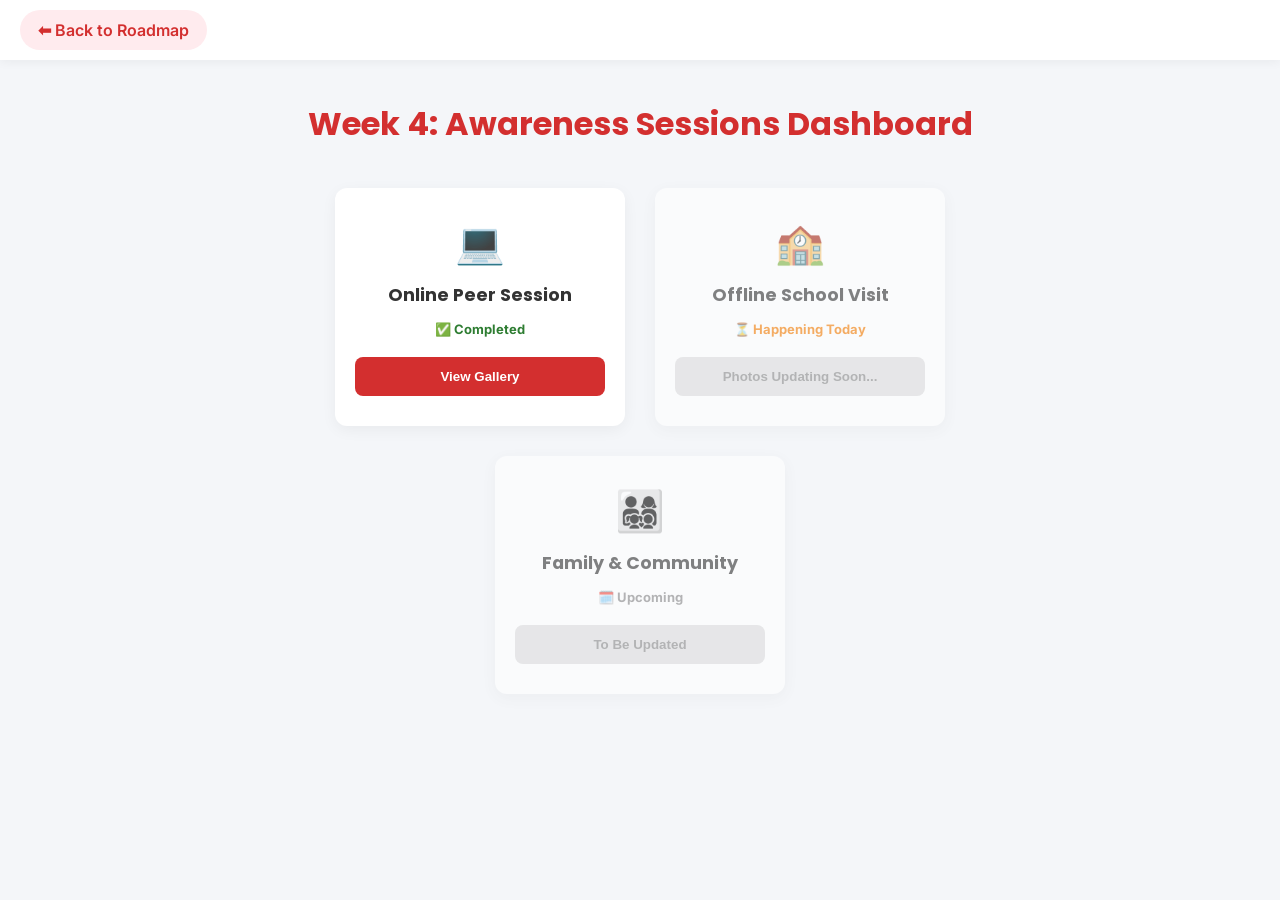
==== week4.html @ a0501035 "First commit - BloodConnect Journey Portfolio" ====
<!DOCTYPE html>
<html lang="en">
<head>
    <meta charset="UTF-8">
    <meta name="viewport" content="width=device-width, initial-scale=1.0">
    <title>Week 4 - Awareness Sessions</title>
    <link href="https://fonts.googleapis.com/css2?family=Poppins:wght@600;800&family=Inter:wght@400;500&display=swap" rel="stylesheet">
    <link rel="stylesheet" href="style.css">
</head>
<body class="detail-page">

    <div class="nav-bar">
        <a href="index.html" class="back-btn">⬅ Back to Roadmap</a>
    </div>

    <div class="dashboard-container">
        <h2 class="dashboard-title">Week 4: Awareness Sessions Dashboard</h2>
        
        <div class="cards-wrapper">
            <div class="card active-card" onclick="openModal()">
                <div class="card-icon">💻</div>
                <h3>Online Peer Session</h3>
                <p class="status done">✅ Completed</p>
                <button class="view-btn">View Gallery</button>
            </div>

            <div class="card disabled-card">
                <div class="card-icon">🏫</div>
                <h3>Offline School Visit</h3>
                <p class="status progress">⏳ Happening Today</p>
                <button class="view-btn disabled-btn">Photos Updating Soon...</button>
            </div>

            <div class="card disabled-card">
                <div class="card-icon">👨‍👩‍👧‍👦</div>
                <h3>Family & Community</h3>
                <p class="status upcoming">🗓️ Upcoming</p>
                <button class="view-btn disabled-btn">To Be Updated</button>
            </div>
        </div>
    </div>

    <div id="imageModal" class="modal">
        <div class="modal-content">
            <span class="close-btn" onclick="closeModal()">&times;</span>
            <h3>Online Peer Session - Google Meet</h3>
            <img src="images\online_meet.png" alt="Google Meet Session" class="popup-img">
            <p>Successfully conducted an awareness session with 13+ attendees, covering benefits of blood donation.</p>
        </div>
    </div>

    <script src="script.js"></script>
</body>
</html>
---- style.css ----
/* Core Variables & Setup */
:root {
    --brand-red: #d32f2f;
    --brand-pink: #ffebee;
    --text-dark: #2c3e50;
    --bg-color: #f4f6f9;
}

body {
    font-family: 'Inter', sans-serif;
    background-color: var(--bg-color);
    margin: 0;
    color: var(--text-dark);
    overflow-x: hidden;
}

h1, h2, h3 { font-family: 'Poppins', sans-serif; }
a { text-decoration: none; }

/* --- 1. HOME PAGE (Tree) STYLES --- */
.logo-container { text-align: center; padding: 25px 0; background: white; box-shadow: 0 2px 10px rgba(0,0,0,0.05); }
.main-logo { height: 70px; transition: transform 0.3s ease; }
.main-logo:hover { transform: scale(1.05); }

.hero-interactive { text-align: center; padding: 50px 20px; }
.gradient-text {
    background: linear-gradient(135deg, #d32f2f, #ff5252);
    -webkit-background-clip: text;
    -webkit-text-fill-color: transparent;
    font-size: 3rem; margin: 0;
}
.floating-title { animation: float 3s ease-in-out infinite; }
@keyframes float {
    0%, 100% { transform: translateY(0px); }
    50% { transform: translateY(-8px); }
}
.subtitle { font-size: 1.2rem; color: #555; margin-bottom: 25px; }

.stats-row { display: flex; justify-content: center; gap: 15px; flex-wrap: wrap; }
.stat-badge {
    background: white; padding: 8px 18px; border-radius: 20px;
    box-shadow: 0 4px 10px rgba(0,0,0,0.05); font-weight: 600; color: var(--brand-red);
}

/* The Tree */
.tree-container { position: relative; max-width: 800px; margin: 40px auto; padding: 20px; }
.vertical-line {
    position: absolute; left: 50%; top: 0; bottom: 0; width: 4px;
    background: #e0e0e0; transform: translateX(-50%);
}
.tree-node {
    display: flex; align-items: center; justify-content: flex-end;
    width: 50%; position: relative; margin-bottom: 50px;
    color: var(--text-dark); transition: transform 0.3s ease;
}
.tree-node:hover:not(.disabled-node) { transform: translateY(-5px); }
.right-node { justify-content: flex-start; left: 50%; }

.node-content {
    background: white; padding: 20px; border-radius: 12px;
    box-shadow: 0 5px 15px rgba(0,0,0,0.08); width: 250px;
    text-align: center; border: 2px solid transparent; transition: all 0.3s ease;
}
.tree-node:hover:not(.disabled-node) .node-content {
    border-color: var(--brand-red); background: var(--brand-pink);
}
.node-content h3 { margin: 0 0 5px 0; color: var(--brand-red); }
.node-content p { margin: 0; font-size: 0.9rem; color: #666; }

.node-dot {
    width: 20px; height: 20px; background: var(--brand-red);
    border-radius: 50%; position: absolute; right: -12px;
    border: 4px solid var(--bg-color); z-index: 2;
}
.right-node .node-dot { left: -12px; right: auto; }

.disabled-node { opacity: 0.5; cursor: not-allowed; }
.disabled-node .node-dot { background: #bbb; }
.disabled-node:hover .node-content { border-color: transparent; background: white; }

/* --- 2. DETAIL PAGES (Week 1, 2, 4) STYLES --- */
.nav-bar {
    padding: 20px; background: white; box-shadow: 0 2px 10px rgba(0,0,0,0.05);
    position: sticky; top: 0; z-index: 100;
}
.back-btn {
    color: var(--brand-red); font-weight: 600; padding: 10px 18px;
    border-radius: 20px; background: var(--brand-pink); transition: 0.3s;
}
.back-btn:hover { background: var(--brand-red); color: white; }

.page-container {
    max-width: 1000px; margin: 50px auto; padding: 0 20px;
    animation: fadeIn 0.6s ease-out forwards;
}
@keyframes fadeIn {
    from { opacity: 0; transform: translateY(20px); }
    to { opacity: 1; transform: translateY(0); }
}

.story-section {
    display: flex; align-items: center; gap: 50px; flex-wrap: wrap; margin-bottom: 50px;
}
.reverse-layout { flex-direction: row-reverse; }
.content-text { flex: 1; min-width: 300px; }

.badge {
    background: var(--brand-pink); color: var(--brand-red);
    padding: 5px 12px; border-radius: 20px; font-size: 0.85rem; font-weight: bold;
}
.content-text h2 { font-size: 2rem; margin-top: 15px; }
.content-text p { font-size: 1.1rem; line-height: 1.7; color: #555; }

.divider { border: 0; height: 1px; background: linear-gradient(to right, transparent, #ddd, transparent); margin: 40px 0; }

.image-grid { display: grid; grid-template-columns: 1fr 1fr; gap: 20px; flex: 1; min-width: 300px; }
.single-img { grid-template-columns: 1fr; } /* For Week 2 */

.pro-img-box {
    position: relative; height: 250px; border-radius: 16px;
    overflow: hidden; box-shadow: 0 8px 20px rgba(0,0,0,0.1); background: #e0e0e0; cursor: pointer;
}
.actual-img { width: 100%; height: 100%; object-fit: cover; transition: transform 0.5s ease; }
.pro-img-box:hover .actual-img { transform: scale(1.1); }

.img-overlay {
    position: absolute; bottom: -60px; left: 0; width: 100%;
    background: rgba(0,0,0,0.7); color: white; text-align: center;
    padding: 15px 0; transition: bottom 0.3s ease; font-weight: 500;
}
.pro-img-box:hover .img-overlay { bottom: 0; }
/* --- WEEK 4 DASHBOARD CARDS STYLES --- */
.dashboard-container {
    max-width: 900px;
    margin: 40px auto;
    text-align: center;
    animation: fadeIn 0.6s ease-out forwards;
}

.dashboard-title {
    color: var(--brand-red);
    margin-bottom: 40px;
    font-size: 2rem;
}

.cards-wrapper {
    display: flex;
    justify-content: center;
    gap: 30px;
    flex-wrap: wrap;
}

.card {
    background: white;
    padding: 30px 20px;
    border-radius: 12px;
    box-shadow: 0 4px 15px rgba(0,0,0,0.05);
    width: 250px;
    transition: transform 0.3s ease, box-shadow 0.3s ease;
    text-align: center;
}

.card h3 { margin: 10px 0; font-size: 1.1rem; color: #333; }
.card-icon { font-size: 40px; margin-bottom: 15px; }

.status { font-weight: bold; font-size: 13px; margin-bottom: 20px; }
.done { color: #2e7d32; }
.progress { color: #f57c00; }
.upcoming { color: #888; }

.view-btn {
    background-color: var(--brand-red);
    color: white;
    border: none;
    padding: 12px;
    border-radius: 8px;
    cursor: pointer;
    font-weight: bold;
    width: 100%;
    transition: 0.3s;
}

.active-card:hover {
    transform: translateY(-5px);
    box-shadow: 0 8px 25px rgba(0,0,0,0.1);
}
.active-card:hover .view-btn { background-color: #b71c1c; }

.disabled-card { opacity: 0.6; cursor: not-allowed; }
.disabled-btn { background-color: #ddd; color: #888; cursor: not-allowed; }

/* --- MODAL (POP-UP) STYLES --- */
.modal {
    display: none; position: fixed; z-index: 200;
    left: 0; top: 0; width: 100%; height: 100%;
    background-color: rgba(0, 0, 0, 0.7);
}

.modal-content {
    background-color: white; margin: 10% auto; padding: 30px;
    border-radius: 12px; width: 60%; max-width: 600px;
    position: relative; text-align: center;
    animation: fadeIn 0.3s;
}

.popup-img { width: 100%; border-radius: 8px; margin-top: 15px; }

.close-btn {
    position: absolute; top: 15px; right: 20px;
    color: #aaa; font-size: 28px; font-weight: bold; cursor: pointer;
}
.close-btn:hover { color: red; }
/* --- WEEK 3: GAMES GRID STYLES --- */
.games-grid {
    display: grid;
    grid-template-columns: 1fr 1fr;
    gap: 15px;
}

.game-card {
    background: white;
    padding: 25px 15px;
    border-radius: 16px;
    text-align: center;
    box-shadow: 0 5px 15px rgba(0,0,0,0.06);
    transition: transform 0.3s cubic-bezier(0.25, 0.8, 0.25, 1), box-shadow 0.3s;
    border: 2px solid transparent;
    cursor: pointer;
}

.game-card:hover {
    transform: translateY(-8px) scale(1.02);
    box-shadow: 0 12px 25px rgba(0,0,0,0.1);
}

.game-icon {
    font-size: 45px;
    margin-bottom: 10px;
    animation: bounce 2s infinite ease-in-out;
}

.game-card h3 {
    font-size: 1.1rem;
    color: var(--text-dark);
    margin: 5px 0;
}

.game-card p {
    font-size: 0.9rem !important;
    color: #777 !important;
    margin: 0 !important;
}

/* The Winning Card (1st Runner Up) */
.winning-card {
    background: linear-gradient(145deg, #ffffff, #fff3e0);
    border: 2px solid #ffb300;
    position: relative;
    overflow: hidden;
}

.winning-card::before {
    content: '⭐';
    position: absolute;
    top: -10px;
    right: -10px;
    font-size: 40px;
    opacity: 0.2;
}

.win-tag {
    display: inline-block;
    background: #ffb300;
    color: white;
    padding: 5px 15px;
    border-radius: 20px;
    font-weight: bold;
    font-size: 0.9rem;
    margin-top: 10px;
    box-shadow: 0 4px 10px rgba(255, 179, 0, 0.3);
}

/* Mini Highlight for Task completion */
.highlight-card-mini {
    background: var(--brand-pink);
    border: 2px dashed var(--brand-red);
}

@keyframes bounce {
    0%, 100% { transform: translateY(0); }
    50% { transform: translateY(-5px); }
}
/* --- WEEK 5: Work in Progress Box --- */
.wip-box {
    background: #e3f2fd;
    border: 2px dashed #1976d2;
    padding: 20px;
    border-radius: 12px;
    text-align: center;
    color: #1565c0;
    margin-top: 15px;
}

.wip-box h3 { margin: 10px 0 5px 0; color: #0d47a1; }
.wip-box p { color: #1976d2 !important; font-size: 0.95rem; }

/* --- INDEX: Summary Evaluation Chart --- */
.summary-section {
    max-width: 900px;
    margin: 60px auto;
    padding: 30px;
    background: white;
    border-radius: 16px;
    box-shadow: 0 10px 30px rgba(0,0,0,0.05);
    text-align: center;
    border-top: 8px solid var(--brand-red);
}

.summary-section h2 { color: var(--brand-red); font-size: 2rem; margin-bottom: 5px; }
.summary-section p { color: #666; margin-bottom: 30px; }

.summary-grid {
    display: grid;
    grid-template-columns: repeat(auto-fit, minmax(300px, 1fr));
    gap: 20px;
    text-align: left;
}

.summary-card {
    background: var(--bg-color);
    padding: 20px;
    border-radius: 12px;
    border-left: 4px solid var(--brand-red);
}

.summary-card h3 { margin: 0 0 10px 0; font-size: 1.1rem; color: var(--text-dark); }
.summary-card p { margin: 0; font-size: 0.95rem; color: #555; line-height: 1.5; }
/* --- CLOSING / THANK YOU SECTION --- */
.closing-section {
    max-width: 900px;
    margin: 50px auto 40px auto;
    text-align: center;
    padding: 40px 30px;
    background: linear-gradient(135deg, #ffebee, #ffffff);
    border-radius: 16px;
    box-shadow: 0 8px 25px rgba(211, 47, 47, 0.08);
    border: 1px solid rgba(211, 47, 47, 0.15);
}

.quote-text {
    font-size: 1.6rem;
    color: var(--brand-red);
    font-style: italic;
    margin-bottom: 25px;
    line-height: 1.5;
}

.thank-you-text {
    font-size: 1.15rem;
    color: #444;
    line-height: 1.8;
    font-weight: 500;
}
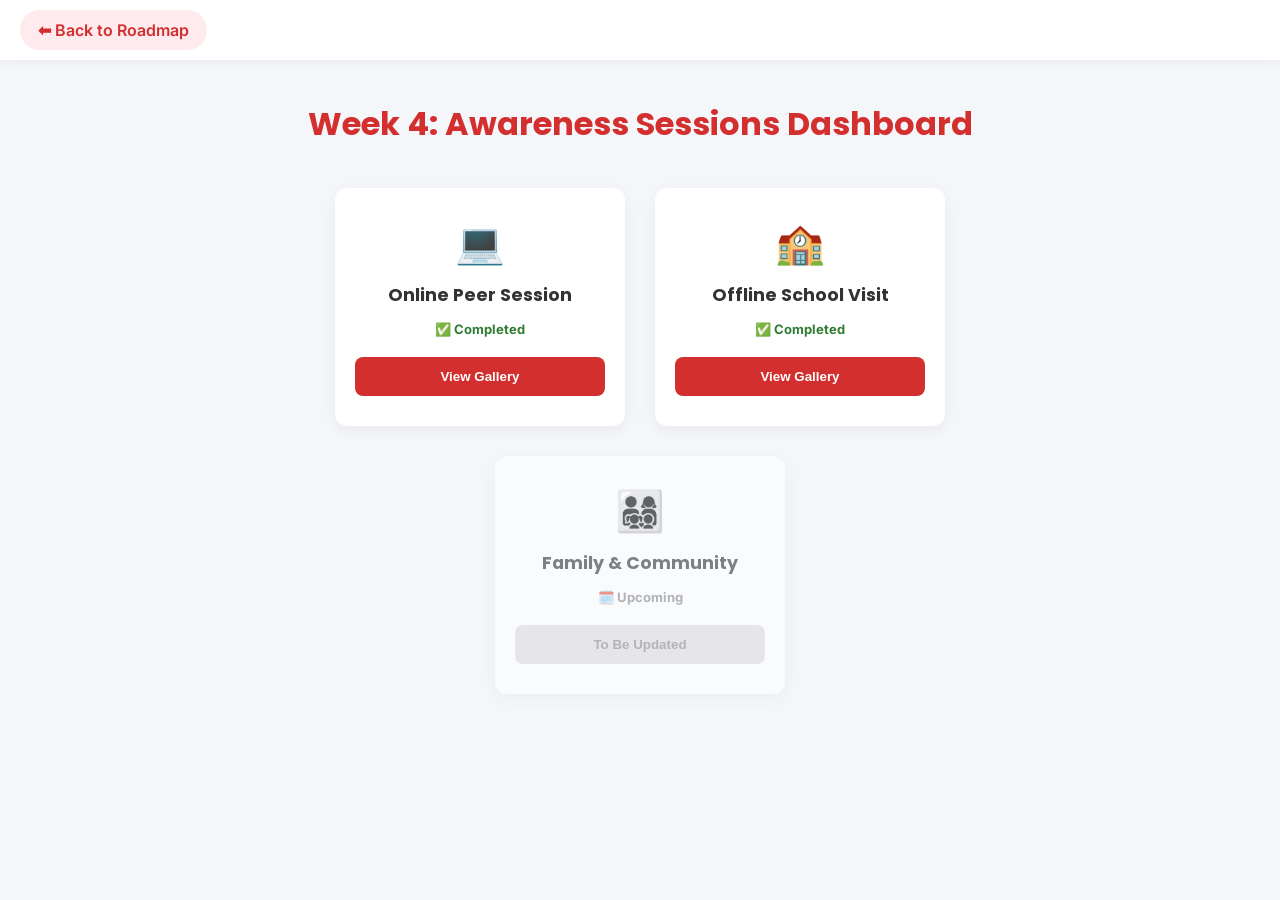
==== commit 5b767467: "update remaining things" ====
--- a/week4.html
+++ b/week4.html
@@ -24,11 +24,11 @@
                 <button class="view-btn">View Gallery</button>
             </div>
 
-            <div class="card disabled-card">
+            <div class="card active-card" onclick="openOfflineModal()">
                 <div class="card-icon">🏫</div>
                 <h3>Offline School Visit</h3>
-                <p class="status progress">⏳ Happening Today</p>
-                <button class="view-btn disabled-btn">Photos Updating Soon...</button>
+                <p class="status done">✅ Completed</p>
+                <button class="view-btn">View Gallery</button>
             </div>
 
             <div class="card disabled-card">
@@ -48,6 +48,21 @@
             <p>Successfully conducted an awareness session with 13+ attendees, covering benefits of blood donation.</p>
         </div>
     </div>
+    <!-- Naya Modal Offline Session Ke Liye -->
+    <div id="offlineModal" class="modal">
+        <div class="modal-content">
+            <span class="close-btn" onclick="closeOfflineModal()">&times;</span>
+            <h3>Offline School Visit</h3>
+            
+            <!-- Yahan apni 2 photos ka rasta (path) daalein -->
+            <div style="display: flex; gap: 10px; justify-content: center; margin-top: 15px;">
+                <img src="images/offline1.jpeg" alt="Offline Session 1" class="popup-img" style="width: 48%; border-radius: 8px;">
+                <img src="images/offline2.jpeg" alt="Offline Session 2" class="popup-img" style="width: 48%; border-radius: 8px;">
+            </div>
+            
+            <p>Successfully conducted an offline awareness session at the school.</p>
+        </div>
+    </div>
 
     <script src="script.js"></script>
 </body>
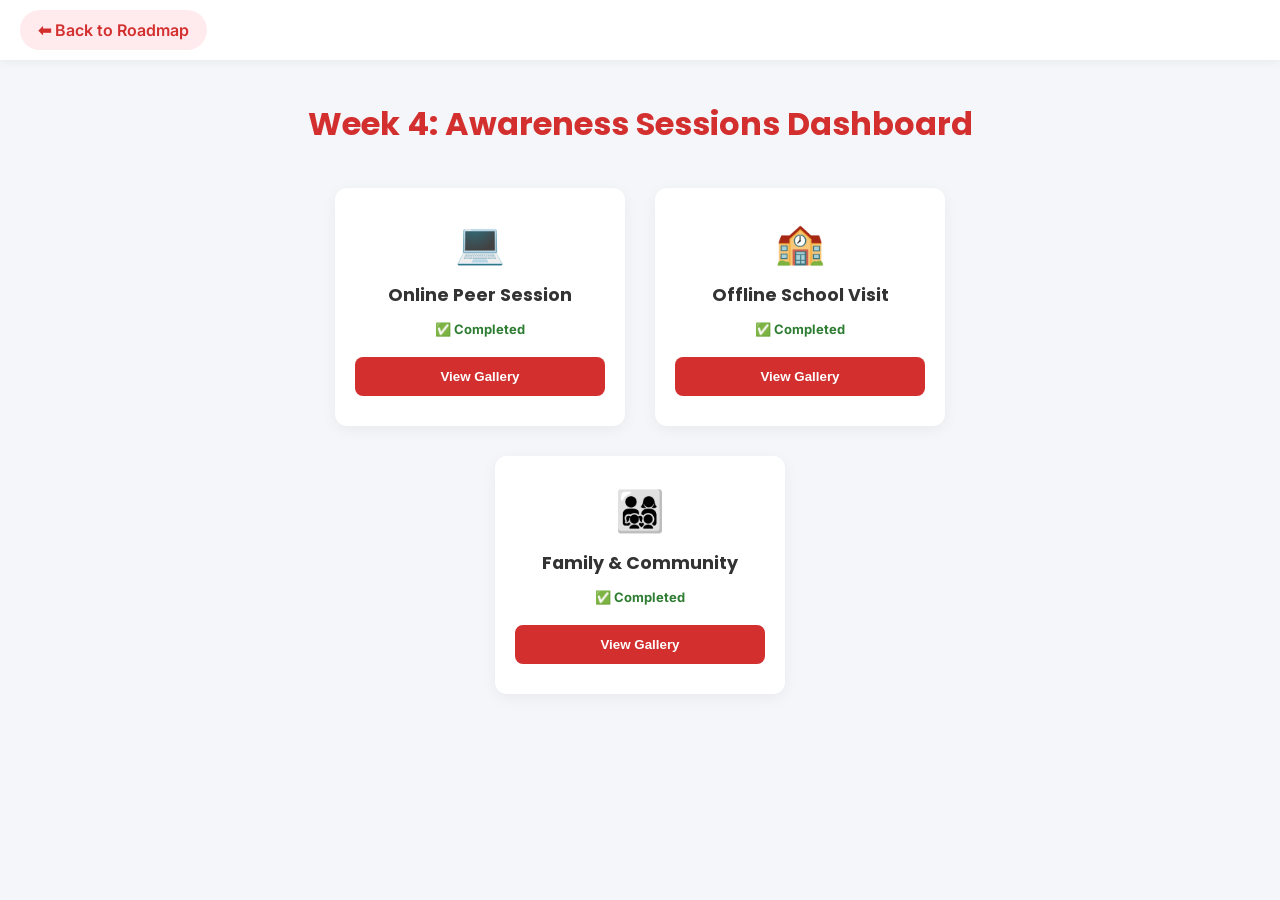
==== commit 5dc8e1fd: "update remaining things" ====
--- a/week4.html
+++ b/week4.html
@@ -17,6 +17,7 @@
         <h2 class="dashboard-title">Week 4: Awareness Sessions Dashboard</h2>
         
         <div class="cards-wrapper">
+            <!-- Card 1: Online -->
             <div class="card active-card" onclick="openModal()">
                 <div class="card-icon">💻</div>
                 <h3>Online Peer Session</h3>
@@ -24,6 +25,7 @@
                 <button class="view-btn">View Gallery</button>
             </div>
 
+            <!-- Card 2: Offline -->
             <div class="card active-card" onclick="openOfflineModal()">
                 <div class="card-icon">🏫</div>
                 <h3>Offline School Visit</h3>
@@ -31,30 +33,32 @@
                 <button class="view-btn">View Gallery</button>
             </div>
 
-            <div class="card disabled-card">
+            <!-- Card 3: Community -->
+            <div class="card active-card" onclick="openCommunityModal()">
                 <div class="card-icon">👨‍👩‍👧‍👦</div>
                 <h3>Family & Community</h3>
-                <p class="status upcoming">🗓️ Upcoming</p>
-                <button class="view-btn disabled-btn">To Be Updated</button>
+                <p class="status done">✅ Completed</p>
+                <button class="view-btn">View Gallery</button>
             </div>
         </div>
     </div>
 
+    <!-- Modal 1: Online Session -->
     <div id="imageModal" class="modal">
         <div class="modal-content">
             <span class="close-btn" onclick="closeModal()">&times;</span>
             <h3>Online Peer Session - Google Meet</h3>
-            <img src="images\online_meet.png" alt="Google Meet Session" class="popup-img">
+            <img src="images/online_meet.png" alt="Google Meet Session" class="popup-img">
             <p>Successfully conducted an awareness session with 13+ attendees, covering benefits of blood donation.</p>
         </div>
     </div>
-    <!-- Naya Modal Offline Session Ke Liye -->
+    
+    <!-- Modal 2: Offline Session -->
     <div id="offlineModal" class="modal">
         <div class="modal-content">
             <span class="close-btn" onclick="closeOfflineModal()">&times;</span>
             <h3>Offline School Visit</h3>
             
-            <!-- Yahan apni 2 photos ka rasta (path) daalein -->
             <div style="display: flex; gap: 10px; justify-content: center; margin-top: 15px;">
                 <img src="images/offline1.jpeg" alt="Offline Session 1" class="popup-img" style="width: 48%; border-radius: 8px;">
                 <img src="images/offline2.jpeg" alt="Offline Session 2" class="popup-img" style="width: 48%; border-radius: 8px;">
@@ -64,6 +68,19 @@
         </div>
     </div>
 
+    <!-- Modal 3: Community Session -->
+    <div id="communityModal" class="modal">
+        <div class="modal-content">
+            <span class="close-btn" onclick="closeCommunityModal()">&times;</span>
+            <h3>Family & Community Session</h3>
+            
+            <img src="images/IMG_5160.jpeg" alt="Community Session with Neighbors" class="popup-img" style="width: 48%; border-radius: 8px; margin-top: 15px;">
+            <img src="images/IMG_5153.jpeg" alt="Community Session with Neighbors" class="popup-img" style="width: 48%; border-radius: 8px; margin-top: 15px;">
+            
+            <p>Successfully conducted an engaging blood donation awareness session with my neighbors on our rooftop!</p>
+        </div>
+    </div>
+
     <script src="script.js"></script>
 </body>
 </html>
